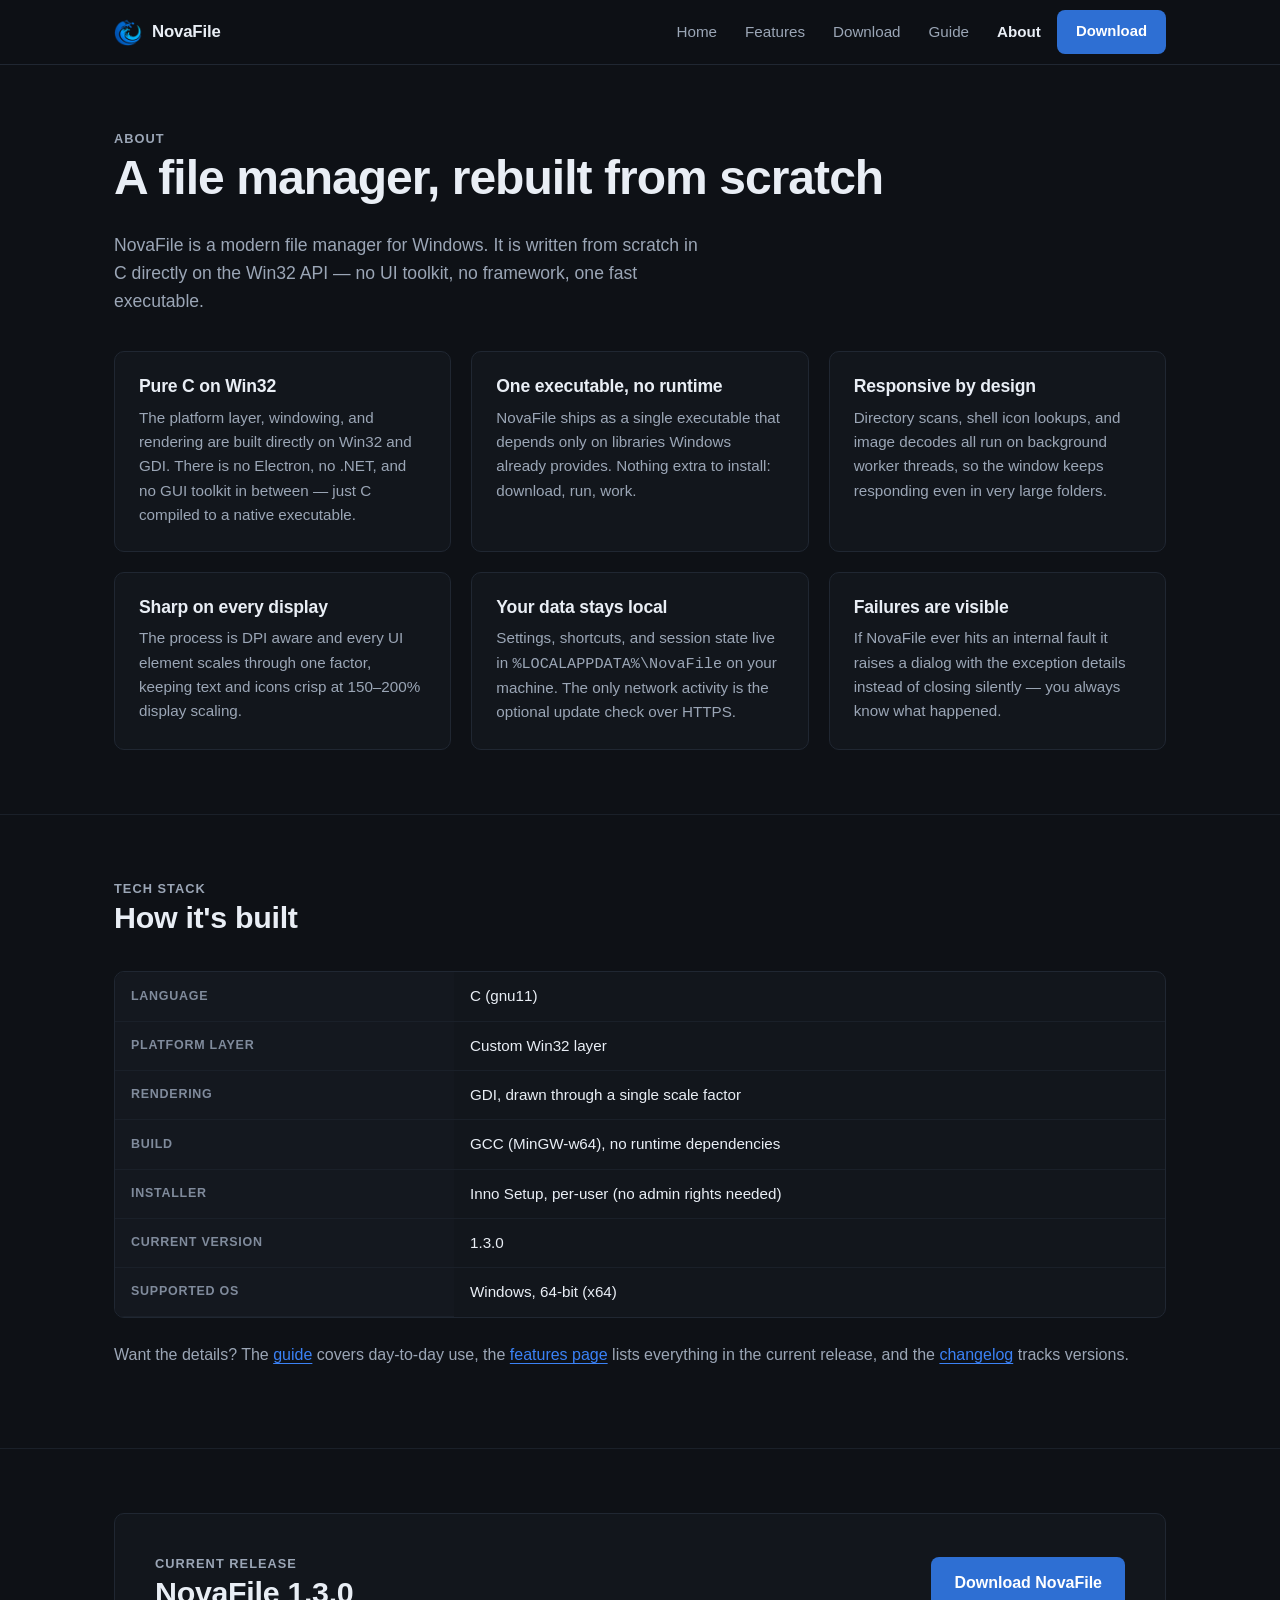
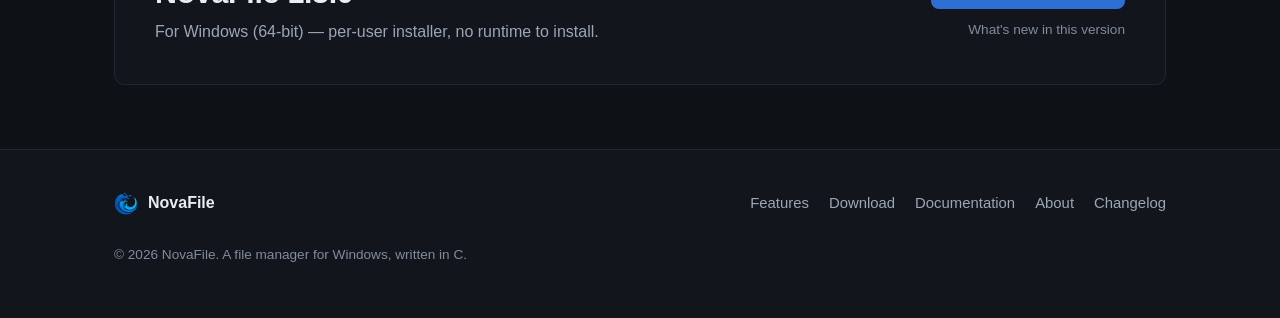
==== about.html @ 1fedcc05 "NovaFile 1.3.0: EXR thumbnails, selection box, tab names Download points at the v1.3.0 GitHub Releas" ====
<!DOCTYPE html>
<html lang="en">
<head>
  <meta charset="utf-8">
  <meta name="viewport" content="width=device-width, initial-scale=1">
  <title>About — NovaFile</title>
  <meta name="description" content="NovaFile is a file manager for Windows, written from scratch in C on the raw Win32 API — one fast executable with no runtime dependencies.">
  <meta property="og:type" content="website">
  <meta property="og:title" content="About NovaFile">
  <meta property="og:description" content="A modern file manager for Windows, written from scratch in C — no UI toolkit, no runtime dependencies.">
  <!-- Replace with an absolute URL once the site has a domain -->
  <meta property="og:image" content="assets/img/icon-256.png">
  <meta name="theme-color" content="#0e1116">
  <link rel="icon" href="assets/img/favicon.ico" sizes="any">
  <link rel="icon" href="assets/img/icon-256.png" type="image/png">
  <link rel="stylesheet" href="assets/css/style.css">
</head>
<body>
  <a class="skip-link" href="#main">Skip to main content</a>

  <header class="site-header">
    <div class="container header-inner">
      <a class="brand" href="index.html">
        <img src="assets/img/logo-64.png" alt="" width="28" height="28">
        NovaFile
      </a>
      <button class="nav-toggle" type="button" data-nav-toggle
              aria-expanded="false" aria-controls="site-nav"
              aria-label="Toggle navigation menu">
        <span></span><span></span><span></span>
      </button>
      <nav aria-label="Main">
        <ul class="nav-links" id="site-nav">
          <li><a href="index.html">Home</a></li>
          <li><a href="features.html">Features</a></li>
          <li><a href="download.html">Download</a></li>
          <li><a href="guide.html">Guide</a></li>
          <li><a href="about.html" aria-current="page">About</a></li>
          <li class="nav-cta"><a class="btn btn-primary" href="download.html" data-download>Download</a></li>
        </ul>
      </nav>
    </div>
  </header>

  <main id="main">
    <section>
      <div class="container">
        <div class="section-head">
          <p class="eyebrow">About</p>
          <h1>A file manager, rebuilt from scratch</h1>
          <p class="lead">
            NovaFile is a modern file manager for Windows. It is written from
            scratch in C directly on the Win32 API — no UI toolkit, no framework,
            one fast executable.
          </p>
        </div>

        <div class="grid">
          <article class="card">
            <h2>Pure C on Win32</h2>
            <p>The platform layer, windowing, and rendering are built directly on Win32 and GDI. There is no Electron, no .NET, and no GUI toolkit in between — just C compiled to a native executable.</p>
          </article>

          <article class="card">
            <h2>One executable, no runtime</h2>
            <p>NovaFile ships as a single executable that depends only on libraries Windows already provides. Nothing extra to install: download, run, work.</p>
          </article>

          <article class="card">
            <h2>Responsive by design</h2>
            <p>Directory scans, shell icon lookups, and image decodes all run on background worker threads, so the window keeps responding even in very large folders.</p>
          </article>

          <article class="card">
            <h2>Sharp on every display</h2>
            <p>The process is DPI aware and every UI element scales through one factor, keeping text and icons crisp at 150–200% display scaling.</p>
          </article>

          <article class="card">
            <h2>Your data stays local</h2>
            <p>Settings, shortcuts, and session state live in <code>%LOCALAPPDATA%\NovaFile</code> on your machine. The only network activity is the optional update check over HTTPS.</p>
          </article>

          <article class="card">
            <h2>Failures are visible</h2>
            <p>If NovaFile ever hits an internal fault it raises a dialog with the exception details instead of closing silently — you always know what happened.</p>
          </article>
        </div>
      </div>
    </section>

    <section aria-labelledby="stack-heading">
      <div class="container">
        <div class="section-head">
          <p class="eyebrow">Tech stack</p>
          <h2 id="stack-heading">How it's built</h2>
        </div>
        <div class="table-wrap">
          <table>
            <tbody>
              <tr><th scope="row">Language</th><td>C (gnu11)</td></tr>
              <tr><th scope="row">Platform layer</th><td>Custom Win32 layer</td></tr>
              <tr><th scope="row">Rendering</th><td>GDI, drawn through a single scale factor</td></tr>
              <tr><th scope="row">Build</th><td>GCC (MinGW-w64), no runtime dependencies</td></tr>
              <tr><th scope="row">Installer</th><td>Inno Setup, per-user (no admin rights needed)</td></tr>
              <tr><th scope="row">Current version</th><td><span data-version>1.3.0</span></td></tr>
              <tr><th scope="row">Supported OS</th><td>Windows, 64-bit (x64)</td></tr>
            </tbody>
          </table>
        </div>
        <p class="muted" style="margin-top:24px">
          Want the details? The <a href="guide.html">guide</a> covers day-to-day use,
          the <a href="features.html">features page</a> lists everything in the current
          release, and the <a href="changelog.html">changelog</a> tracks versions.
        </p>
      </div>
    </section>

    <section aria-labelledby="get-heading">
      <div class="container">
        <div class="callout">
          <div>
            <p class="eyebrow">Current release</p>
            <h2 id="get-heading">NovaFile <span data-version>1.3.0</span></h2>
            <p>For Windows (64-bit) — per-user installer, no runtime to install.</p>
          </div>
          <div class="callout-actions">
            <a class="btn btn-primary" href="download.html" data-download>Download NovaFile</a>
            <a class="callout-meta" href="changelog.html">What's new in this version</a>
          </div>
        </div>
      </div>
    </section>
  </main>

  <footer class="site-footer">
    <div class="container footer-inner">
      <div class="footer-brand">
        <img src="assets/img/logo-64.png" alt="" width="24" height="24">
        NovaFile
      </div>
      <ul class="footer-links">
        <li><a href="features.html">Features</a></li>
        <li><a href="download.html">Download</a></li>
        <li><a href="guide.html">Documentation</a></li>
        <li><a href="about.html">About</a></li>
        <li><a href="changelog.html">Changelog</a></li>
      </ul>
      <p class="footer-copy">&copy; <span data-year>2026</span> NovaFile. A file manager for Windows, written in C.</p>
    </div>
  </footer>

  <script src="assets/js/config.js"></script>
  <script src="assets/js/main.js"></script>
</body>
</html>
---- assets/css/style.css ----
/* ============================================================
   NovaFile website — single stylesheet
   Palette mirrors the NovaFile desktop theme:
   bg #0E1116 · surface #12161C · border #202732 · accent #3B82F6
   ============================================================ */

:root {
  --bg: #0e1116;
  --surface: #12161c;
  --surface-2: #14181f;
  --border: #202732;
  --border-soft: #1a2029;
  --text: #e9eef5;
  --text-2: #9ba6b6;        /* 7.7:1 on --bg */
  --dim: #808b9c;           /* muted labels: 5.2:1+ on all surfaces */
  --accent: #3b82f6;        /* links & focus, 5.1:1 on --bg */
  --accent-btn: #2e6fd3;    /* button fill, white text 4.8:1 */
  --accent-btn-hover: #2559b8;
  --accent-soft: rgba(59, 130, 246, 0.12);
  --radius: 10px;
  --radius-sm: 8px;
  --container: 1100px;
  --font: -apple-system, "Segoe UI", Roboto, Helvetica, Arial, sans-serif;
  --mono: ui-monospace, "Cascadia Mono", Consolas, "Liberation Mono", monospace;
}

/* ---------- Base ---------- */
*, *::before, *::after { box-sizing: border-box; }

html { scroll-behavior: smooth; }

body {
  margin: 0;
  background: var(--bg);
  color: var(--text);
  font-family: var(--font);
  font-size: 16px;
  line-height: 1.6;
  -webkit-font-smoothing: antialiased;
}

img { max-width: 100%; display: block; }

[hidden] { display: none !important; }

.visually-hidden {
  position: absolute;
  width: 1px;
  height: 1px;
  margin: -1px;
  padding: 0;
  overflow: hidden;
  clip: rect(0 0 0 0);
  white-space: nowrap;
  border: 0;
}

a { color: var(--accent); text-decoration: none; }
a:hover { text-decoration: underline; }
/* Inline links inside running text must be distinguishable beyond color */
main p a, main li a { text-decoration: underline; text-underline-offset: 3px; }

h1, h2, h3 { line-height: 1.2; margin: 0 0 0.5em; font-weight: 650; }
h1 { font-size: clamp(2rem, 5vw, 3rem); letter-spacing: -0.02em; }
h2 { font-size: clamp(1.4rem, 3vw, 1.9rem); letter-spacing: -0.01em; }
h3 { font-size: 1.1rem; }
p { margin: 0 0 1em; }

.container {
  max-width: var(--container);
  margin: 0 auto;
  padding: 0 24px;
}

section { padding: 64px 0; }
section + section { border-top: 1px solid var(--border-soft); }

.lead { color: var(--text-2); font-size: 1.1rem; max-width: 62ch; }
.muted { color: var(--text-2); }
.eyebrow {
  color: var(--accent);
  font-size: 0.8rem;
  font-weight: 650;
  text-transform: uppercase;
  letter-spacing: 0.08em;
  margin-bottom: 12px;
}

/* ---------- Accessibility ---------- */
.skip-link {
  position: absolute;
  left: 16px;
  top: -48px;
  z-index: 100;
  background: var(--accent-btn);
  color: #fff;
  padding: 10px 16px;
  border-radius: var(--radius-sm);
  transition: top 0.15s ease;
}
.skip-link:focus { top: 12px; }

:focus-visible {
  outline: 2px solid var(--accent);
  outline-offset: 2px;
  border-radius: 4px;
}

/* ---------- Buttons ---------- */
.btn {
  display: inline-block;
  padding: 12px 22px;
  border-radius: var(--radius-sm);
  font-size: 1rem;
  font-weight: 600;
  border: 1px solid transparent;
  cursor: pointer;
  transition: background-color 0.15s ease, border-color 0.15s ease;
  text-decoration: none;
}
.btn:hover { text-decoration: none; }

.btn-primary {
  background: var(--accent-btn);
  color: #fff;
}
.btn-primary:hover { background: var(--accent-btn-hover); }

.btn-secondary {
  background: transparent;
  color: var(--text);
  border-color: var(--border);
}
.btn-secondary:hover { border-color: var(--dim); background: var(--surface-2); }

.btn-quiet {
  background: transparent;
  color: #60a5fa;
  border-color: var(--accent);
}
.btn-quiet:hover { background: var(--accent-soft); }

/* ---------- Header / navigation ---------- */
.site-header {
  position: sticky;
  top: 0;
  z-index: 50;
  background: rgba(14, 17, 22, 0.92);
  border-bottom: 1px solid var(--border);
  backdrop-filter: blur(6px);
}

.header-inner {
  display: flex;
  align-items: center;
  justify-content: space-between;
  gap: 16px;
  min-height: 64px;
}

.brand {
  display: flex;
  align-items: center;
  gap: 10px;
  color: var(--text);
  font-weight: 700;
  font-size: 1.05rem;
  letter-spacing: -0.01em;
}
.brand:hover { text-decoration: none; }
.brand img { width: 28px; height: 28px; }

.nav-links {
  display: flex;
  align-items: center;
  gap: 4px;
  list-style: none;
  margin: 0;
  padding: 0;
}
.nav-links a {
  display: block;
  padding: 8px 12px;
  color: var(--text-2);
  border-radius: var(--radius-sm);
  font-size: 0.95rem;
}
.nav-links a:hover { color: var(--text); background: var(--surface-2); text-decoration: none; }
.nav-links a[aria-current="page"] { color: var(--text); font-weight: 600; }

/* CTA lives inside the nav list so it collapses into the mobile menu */
.nav-links a.btn { padding: 9px 18px; font-size: 0.93rem; font-weight: 600; }
.nav-links a.btn-primary { background: var(--accent-btn); color: #fff; }
.nav-links a.btn-primary:hover { background: var(--accent-btn-hover); color: #fff; }

.nav-toggle {
  display: none;
  background: var(--surface-2);
  border: 1px solid var(--border);
  border-radius: var(--radius-sm);
  width: 42px;
  height: 38px;
  cursor: pointer;
  padding: 8px 10px;
}
.nav-toggle span {
  display: block;
  height: 2px;
  background: var(--text);
  margin: 4px 0;
  border-radius: 2px;
}

/* ---------- Hero ---------- */
.hero { padding: 80px 0 72px; }
.hero-grid {
  display: grid;
  grid-template-columns: minmax(0, 1fr) minmax(0, 1fr);
  gap: 48px;
  align-items: center;
}
.hero h1 { margin-bottom: 16px; }
.hero .lead { margin-bottom: 28px; }
.hero-actions { display: flex; flex-wrap: wrap; gap: 14px; margin-bottom: 18px; }
.hero-meta {
  color: var(--dim);
  font-size: 0.88rem;
  display: flex;
  flex-wrap: wrap;
  gap: 8px 14px;
  margin: 0;
  padding: 0;
  list-style: none;
}
.hero-meta li + li::before {
  content: "·";
  margin-right: 14px;
  color: var(--dim);
  opacity: 0.5;
}

/* Screenshot: real image when present, marked placeholder otherwise. */
.shot {
  margin: 0;
  border: 1px solid var(--border);
  border-radius: var(--radius);
  background: var(--surface);
  overflow: hidden;
}
.shot img { width: 100%; height: auto; }

.shot-placeholder {
  aspect-ratio: 16 / 10;
  display: flex;
  flex-direction: column;
  align-items: center;
  justify-content: center;
  gap: 10px;
  padding: 32px;
  text-align: center;
  background:
    repeating-linear-gradient(0deg, transparent 0 39px, var(--border-soft) 39px 40px),
    repeating-linear-gradient(90deg, transparent 0 39px, var(--border-soft) 39px 40px),
    var(--surface-2);
}
.shot-placeholder .ph-badge {
  display: inline-block;
  border: 1px dashed var(--dim);
  color: var(--text-2);
  font-size: 0.78rem;
  font-weight: 650;
  text-transform: uppercase;
  letter-spacing: 0.08em;
  padding: 5px 12px;
  border-radius: 999px;
  background: var(--bg);
}
.shot-placeholder p { margin: 0; color: var(--dim); font-size: 0.9rem; max-width: 34ch; }

.shot-caption {
  color: var(--dim);
  font-size: 0.82rem;
  text-align: center;
  margin-top: 10px;
}

/* ---------- Cards / grids ---------- */
.grid {
  display: grid;
  grid-template-columns: repeat(auto-fill, minmax(300px, 1fr));
  gap: 20px;
}

.card {
  background: var(--surface);
  border: 1px solid var(--border);
  border-radius: var(--radius);
  padding: 24px;
  transition: border-color 0.15s ease;
}
.card:hover { border-color: #2c3644; }
.card h2, .card h3 { font-size: 1.1rem; margin-bottom: 8px; }
.card p { color: var(--text-2); font-size: 0.95rem; margin: 0; }
.card .card-tag {
  display: inline-block;
  font-family: var(--mono);
  font-size: 0.75rem;
  color: #60a5fa;            /* lighter tint: passes 4.5:1 on the blended chip bg */
  background: var(--accent-soft);
  border-radius: 5px;
  padding: 2px 8px;
  margin-bottom: 12px;
}

.section-head { margin-bottom: 36px; }
.section-head p { color: var(--text-2); max-width: 60ch; margin-bottom: 0; }

/* ---------- Download callout ---------- */
.callout {
  background: var(--surface);
  border: 1px solid var(--border);
  border-radius: var(--radius);
  padding: 40px;
  display: flex;
  flex-wrap: wrap;
  align-items: center;
  justify-content: space-between;
  gap: 24px;
}
.callout h2 { margin-bottom: 8px; }
.callout p { color: var(--text-2); margin: 0; }
.callout-actions { display: flex; flex-direction: column; gap: 10px; align-items: flex-end; }
.callout-meta { font-size: 0.85rem; color: var(--dim); }

/* ---------- Placeholder notice ---------- */
.notice {
  border: 1px dashed var(--dim);
  background: var(--surface-2);
  border-radius: var(--radius);
  padding: 24px;
  color: var(--text-2);
  font-size: 0.95rem;
}
.notice strong { color: var(--text); display: block; margin-bottom: 6px; }

/* ---------- Tables (shortcuts / specs) ---------- */
.table-wrap {
  border: 1px solid var(--border);
  border-radius: var(--radius);
  overflow-x: auto;
  background: var(--surface);
}
table {
  width: 100%;
  border-collapse: collapse;
  font-size: 0.95rem;
}
th, td {
  text-align: left;
  padding: 12px 16px;
  border-bottom: 1px solid var(--border-soft);
}
th {
  color: var(--dim);
  font-size: 0.78rem;
  text-transform: uppercase;
  letter-spacing: 0.06em;
  font-weight: 650;
  background: var(--surface-2);
}
tr:last-child td { border-bottom: none; }
td:first-child { white-space: nowrap; }

kbd {
  font-family: var(--mono);
  font-size: 0.85em;
  background: var(--surface-2);
  border: 1px solid var(--border);
  border-bottom-width: 2px;
  border-radius: 5px;
  padding: 2px 7px;
  color: var(--text);
  white-space: nowrap;
}

/* ---------- Prose (guide / about / changelog) ---------- */
.prose { max-width: 72ch; }
.prose h2 { margin-top: 8px; }
.prose h3 { margin-top: 28px; }
.prose ul, .prose ol { color: var(--text-2); padding-left: 1.3em; }
.prose li { margin-bottom: 6px; }
.prose li strong { color: var(--text); }
.code-block {
  background: var(--surface-2);
  border: 1px solid var(--border);
  border-radius: var(--radius-sm);
  padding: 14px 16px;
  font-family: var(--mono);
  font-size: 0.88rem;
  color: var(--text-2);
  overflow-x: auto;
}

/* Steps */
.steps { counter-reset: step; list-style: none; padding: 0; margin: 0; display: grid; gap: 16px; }
.steps li {
  counter-increment: step;
  background: var(--surface);
  border: 1px solid var(--border);
  border-radius: var(--radius);
  padding: 18px 20px 18px 58px;
  position: relative;
  color: var(--text-2);
}
.steps li::before {
  content: counter(step);
  position: absolute;
  left: 18px;
  top: 18px;
  width: 26px;
  height: 26px;
  border-radius: 50%;
  background: var(--accent-soft);
  color: #60a5fa;
  font-weight: 700;
  font-size: 0.85rem;
  display: flex;
  align-items: center;
  justify-content: center;
}
.steps li strong { color: var(--text); display: block; margin-bottom: 2px; }

/* Version badge block (download page) */
.release-card {
  background: var(--surface);
  border: 1px solid var(--border);
  border-radius: var(--radius);
  padding: 32px;
  display: flex;
  flex-wrap: wrap;
  align-items: center;
  justify-content: space-between;
  gap: 24px;
}
.release-card .release-version {
  font-size: 2rem;
  font-weight: 700;
  letter-spacing: -0.02em;
}
.release-card .release-meta { color: var(--text-2); font-size: 0.95rem; margin-top: 4px; }
.release-actions { display: flex; flex-direction: column; gap: 10px; align-items: flex-end; }

/* ---------- Footer ---------- */
.site-footer {
  border-top: 1px solid var(--border);
  background: var(--surface);
  padding: 40px 0;
  margin-top: 0;
}
.footer-inner {
  display: flex;
  flex-wrap: wrap;
  align-items: center;
  justify-content: space-between;
  gap: 20px;
}
.footer-brand { display: flex; align-items: center; gap: 10px; color: var(--text); font-weight: 650; }
.footer-brand img { width: 24px; height: 24px; }
.footer-links {
  display: flex;
  flex-wrap: wrap;
  gap: 6px 20px;
  list-style: none;
  margin: 0;
  padding: 0;
}
.footer-links a { color: var(--text-2); font-size: 0.93rem; }
.footer-links a:hover { color: var(--text); }
.footer-copy { color: var(--dim); font-size: 0.85rem; width: 100%; margin-top: 8px; }

/* ---------- Responsive ---------- */
@media (max-width: 860px) {
  .nav-toggle { display: block; }

  .nav-links {
    position: absolute;
    left: 0;
    right: 0;
    top: 64px;
    flex-direction: column;
    align-items: stretch;
    background: var(--bg);
    border-bottom: 1px solid var(--border);
    padding: 12px 16px 16px;
    gap: 4px;
    display: none;
  }
  .nav-links.is-open { display: flex; }
  .nav-links a { padding: 12px; }
  .nav-links .nav-cta { margin-top: 8px; }
  .nav-links a.btn { padding: 11px 18px; }

  .hero { padding: 48px 0; }
  .hero-grid { grid-template-columns: 1fr; gap: 32px; }

  section { padding: 48px 0; }

  .callout, .release-card { padding: 28px; }
  .callout-actions, .release-actions { align-items: stretch; width: 100%; }
  .callout-actions .btn, .release-actions .btn { text-align: center; }
}

@media (max-width: 480px) {
  .container { padding: 0 16px; }
  .hero-actions .btn { width: 100%; text-align: center; }
}

@media (prefers-reduced-motion: reduce) {
  html { scroll-behavior: auto; }
  *, *::before, *::after { transition: none !important; }
}
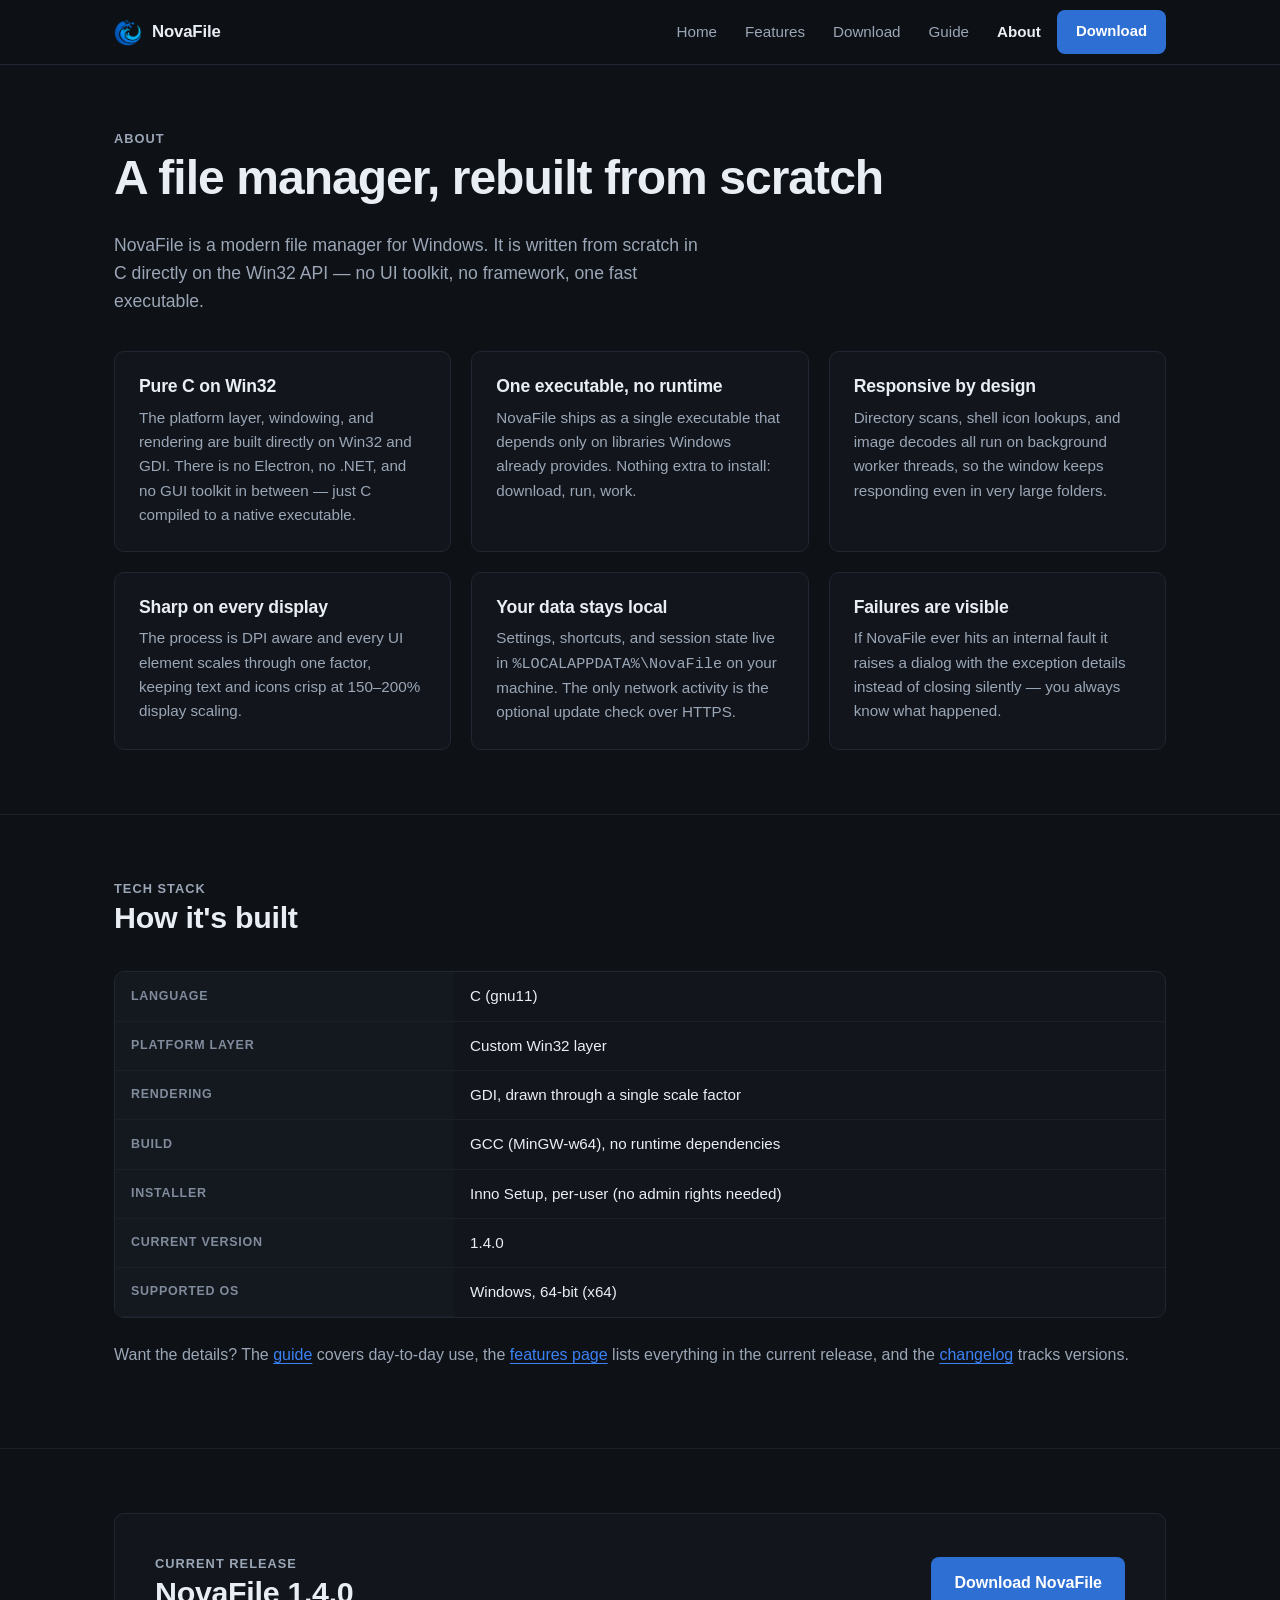
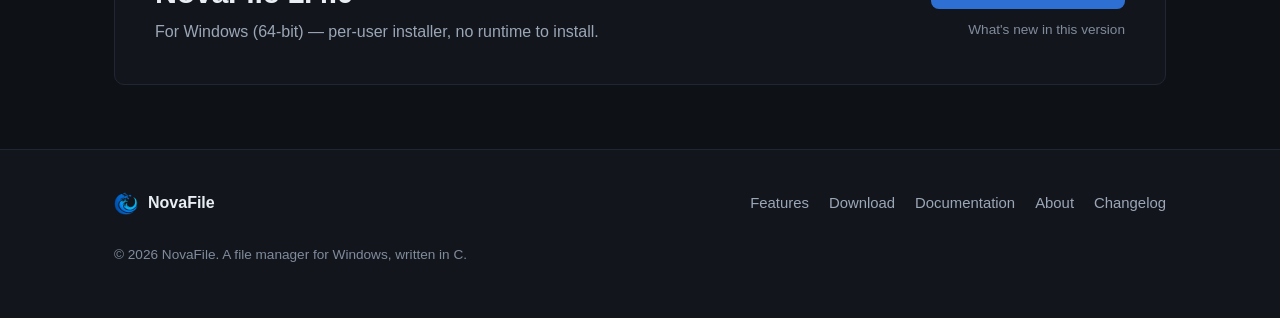
==== commit d4737482: "NovaFile 1.4.0: ProRes/video thumbnails, faster EXR, Ctrl+Shift+N Download points at the v1.4.0 GitH" ====
--- a/about.html
+++ b/about.html
@@ -103,7 +103,7 @@
               <tr><th scope="row">Rendering</th><td>GDI, drawn through a single scale factor</td></tr>
               <tr><th scope="row">Build</th><td>GCC (MinGW-w64), no runtime dependencies</td></tr>
               <tr><th scope="row">Installer</th><td>Inno Setup, per-user (no admin rights needed)</td></tr>
-              <tr><th scope="row">Current version</th><td><span data-version>1.3.0</span></td></tr>
+              <tr><th scope="row">Current version</th><td><span data-version>1.4.0</span></td></tr>
               <tr><th scope="row">Supported OS</th><td>Windows, 64-bit (x64)</td></tr>
             </tbody>
           </table>
@@ -121,7 +121,7 @@
         <div class="callout">
           <div>
             <p class="eyebrow">Current release</p>
-            <h2 id="get-heading">NovaFile <span data-version>1.3.0</span></h2>
+            <h2 id="get-heading">NovaFile <span data-version>1.4.0</span></h2>
             <p>For Windows (64-bit) — per-user installer, no runtime to install.</p>
           </div>
           <div class="callout-actions">
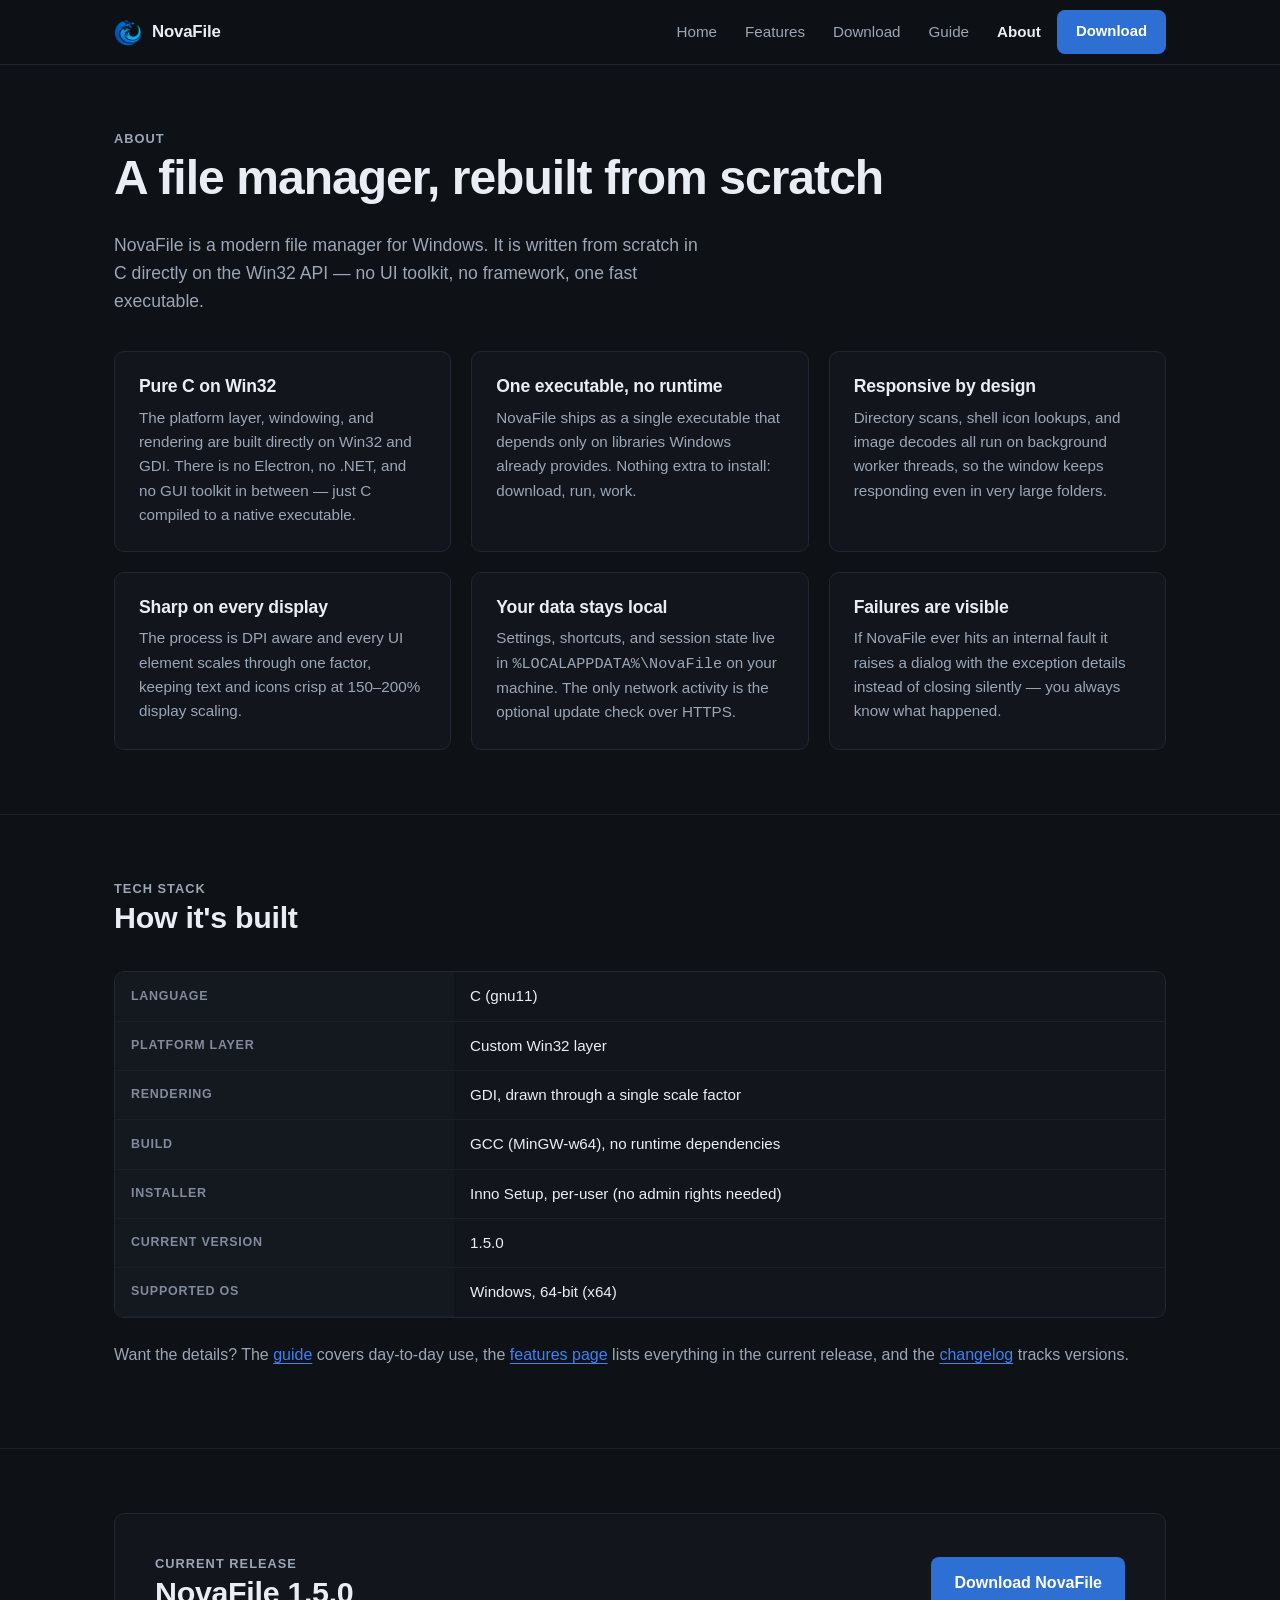
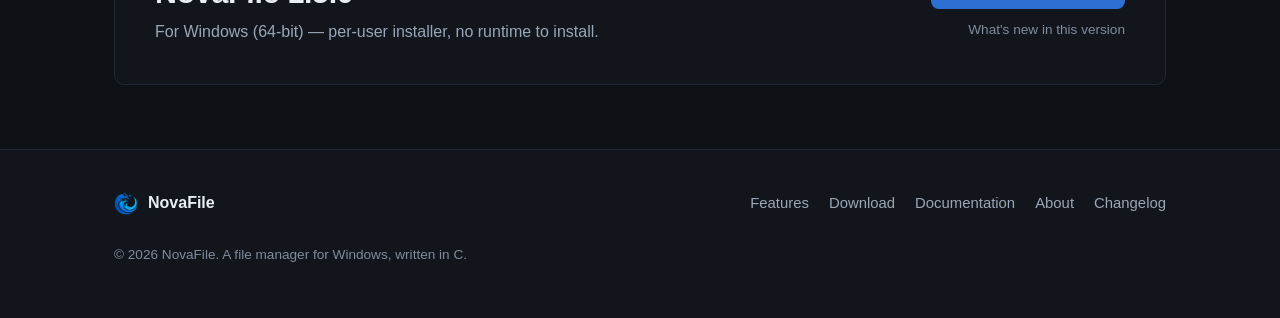
==== commit 11240a46: "NovaFile 1.5.0: Alt + mouse Up one folder, red pane close, fixes Download points at the v1.5.0 GitHu" ====
--- a/about.html
+++ b/about.html
@@ -103,7 +103,7 @@
               <tr><th scope="row">Rendering</th><td>GDI, drawn through a single scale factor</td></tr>
               <tr><th scope="row">Build</th><td>GCC (MinGW-w64), no runtime dependencies</td></tr>
               <tr><th scope="row">Installer</th><td>Inno Setup, per-user (no admin rights needed)</td></tr>
-              <tr><th scope="row">Current version</th><td><span data-version>1.4.0</span></td></tr>
+              <tr><th scope="row">Current version</th><td><span data-version>1.5.0</span></td></tr>
               <tr><th scope="row">Supported OS</th><td>Windows, 64-bit (x64)</td></tr>
             </tbody>
           </table>
@@ -121,7 +121,7 @@
         <div class="callout">
           <div>
             <p class="eyebrow">Current release</p>
-            <h2 id="get-heading">NovaFile <span data-version>1.4.0</span></h2>
+            <h2 id="get-heading">NovaFile <span data-version>1.5.0</span></h2>
             <p>For Windows (64-bit) — per-user installer, no runtime to install.</p>
           </div>
           <div class="callout-actions">
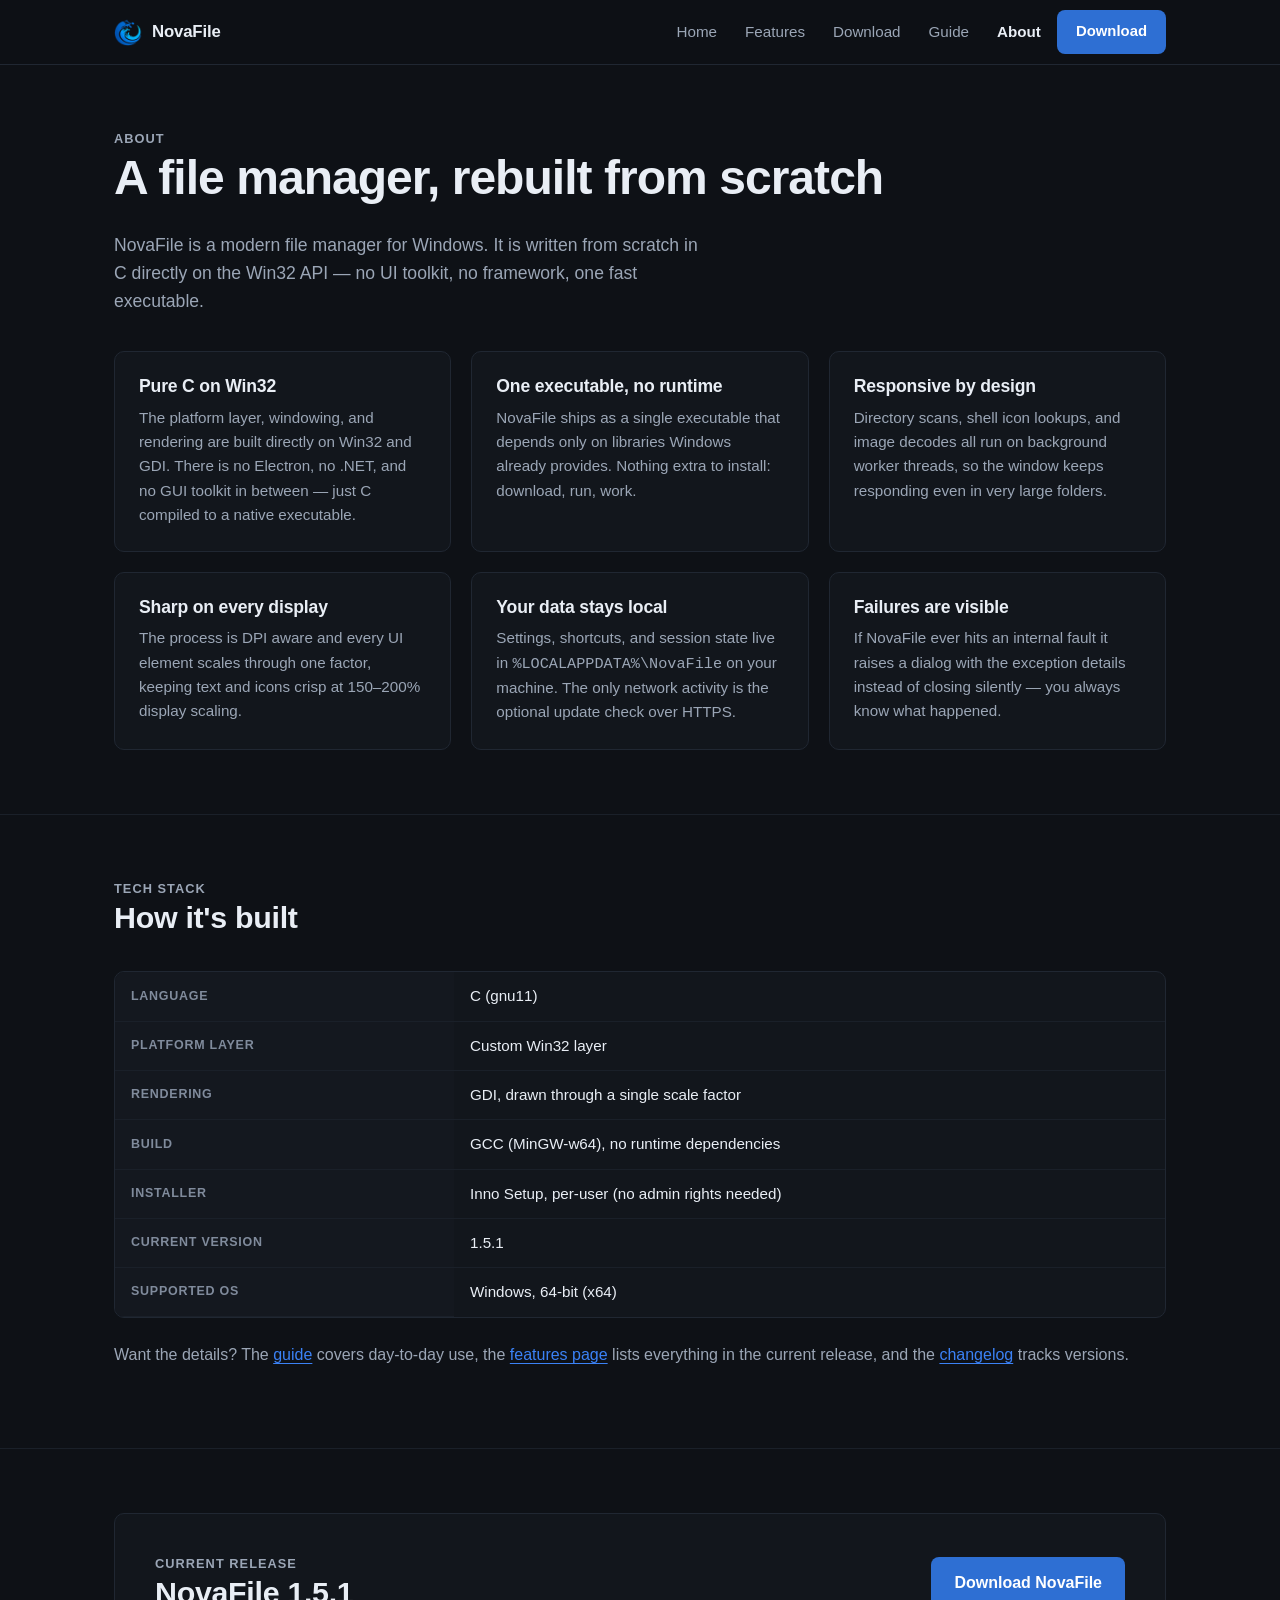
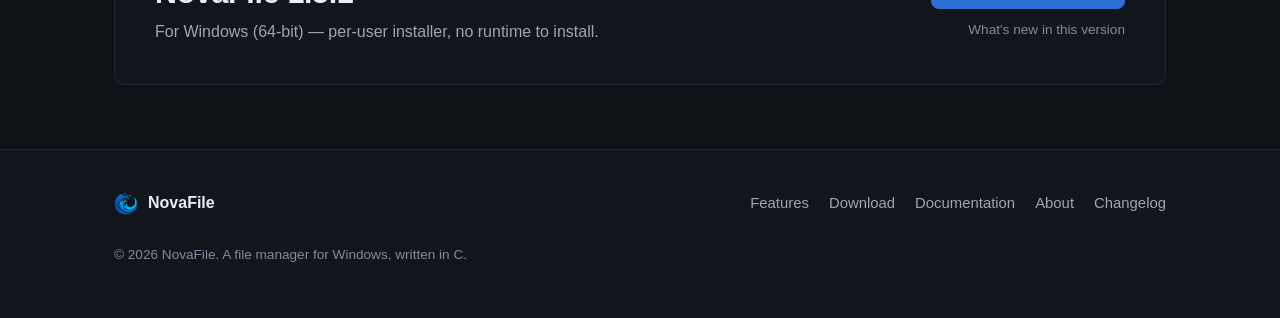
==== commit f9a8e43b: "NovaFile 1.5.1 Co-Authored-By: Claude Opus 5.5 <noreply@anthropic.com>" ====
--- a/about.html
+++ b/about.html
@@ -103,7 +103,7 @@
               <tr><th scope="row">Rendering</th><td>GDI, drawn through a single scale factor</td></tr>
               <tr><th scope="row">Build</th><td>GCC (MinGW-w64), no runtime dependencies</td></tr>
               <tr><th scope="row">Installer</th><td>Inno Setup, per-user (no admin rights needed)</td></tr>
-              <tr><th scope="row">Current version</th><td><span data-version>1.5.0</span></td></tr>
+              <tr><th scope="row">Current version</th><td><span data-version>1.5.1</span></td></tr>
               <tr><th scope="row">Supported OS</th><td>Windows, 64-bit (x64)</td></tr>
             </tbody>
           </table>
@@ -121,7 +121,7 @@
         <div class="callout">
           <div>
             <p class="eyebrow">Current release</p>
-            <h2 id="get-heading">NovaFile <span data-version>1.5.0</span></h2>
+            <h2 id="get-heading">NovaFile <span data-version>1.5.1</span></h2>
             <p>For Windows (64-bit) — per-user installer, no runtime to install.</p>
           </div>
           <div class="callout-actions">
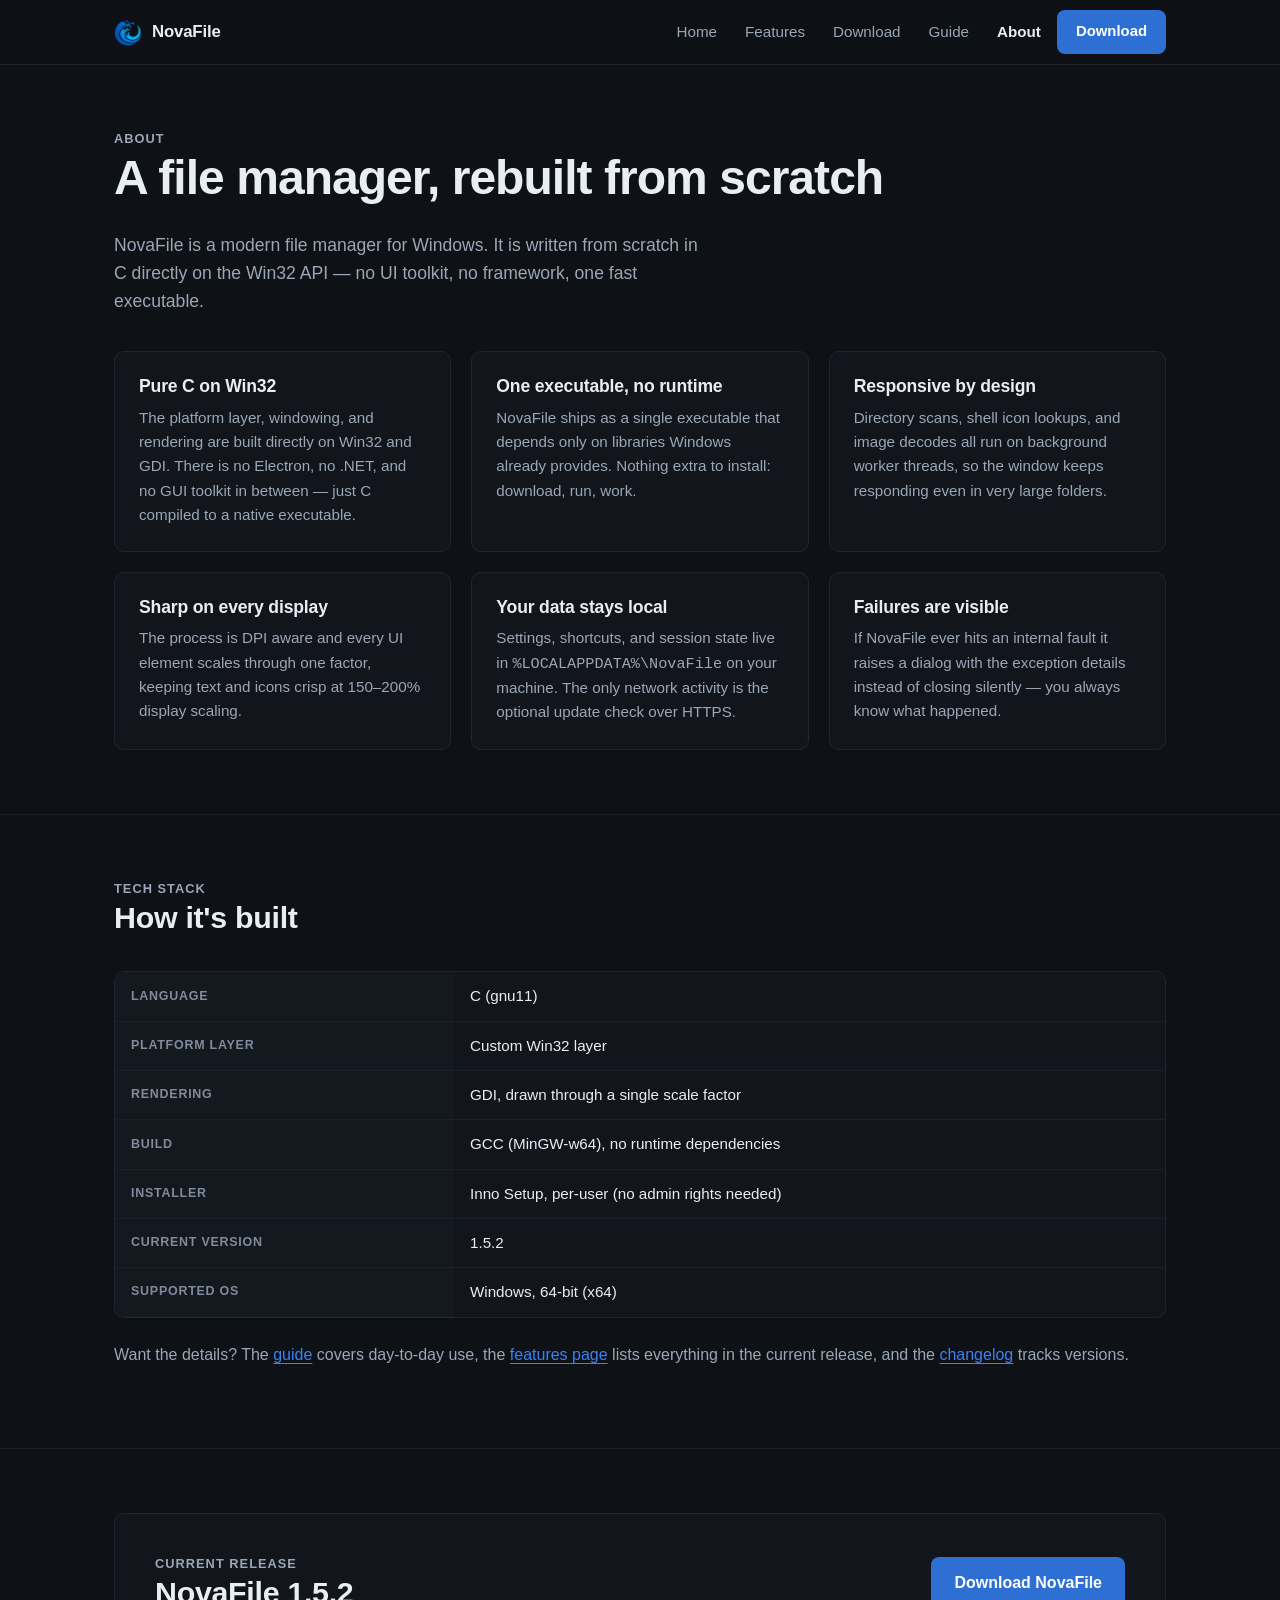
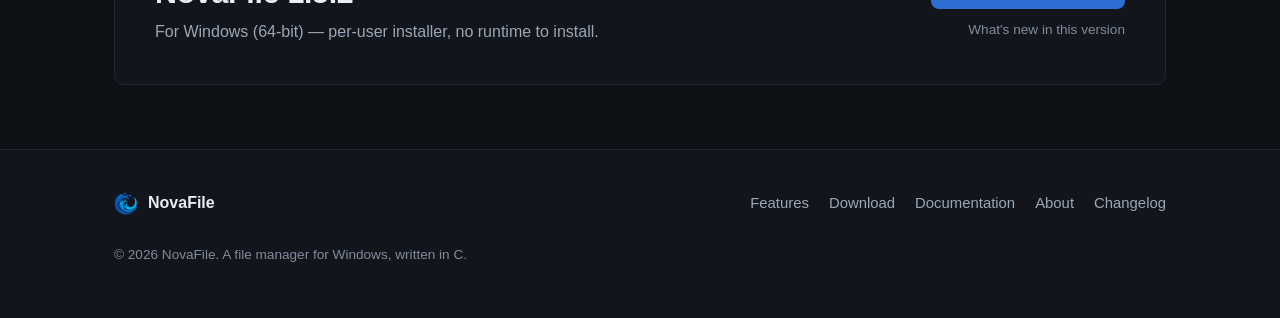
==== commit 6467689b: "NovaFile 1.5.2 Co-Authored-By: Claude Opus 5.5 <noreply@anthropic.com>" ====
--- a/about.html
+++ b/about.html
@@ -103,7 +103,7 @@
               <tr><th scope="row">Rendering</th><td>GDI, drawn through a single scale factor</td></tr>
               <tr><th scope="row">Build</th><td>GCC (MinGW-w64), no runtime dependencies</td></tr>
               <tr><th scope="row">Installer</th><td>Inno Setup, per-user (no admin rights needed)</td></tr>
-              <tr><th scope="row">Current version</th><td><span data-version>1.5.1</span></td></tr>
+              <tr><th scope="row">Current version</th><td><span data-version>1.5.2</span></td></tr>
               <tr><th scope="row">Supported OS</th><td>Windows, 64-bit (x64)</td></tr>
             </tbody>
           </table>
@@ -121,7 +121,7 @@
         <div class="callout">
           <div>
             <p class="eyebrow">Current release</p>
-            <h2 id="get-heading">NovaFile <span data-version>1.5.1</span></h2>
+            <h2 id="get-heading">NovaFile <span data-version>1.5.2</span></h2>
             <p>For Windows (64-bit) — per-user installer, no runtime to install.</p>
           </div>
           <div class="callout-actions">
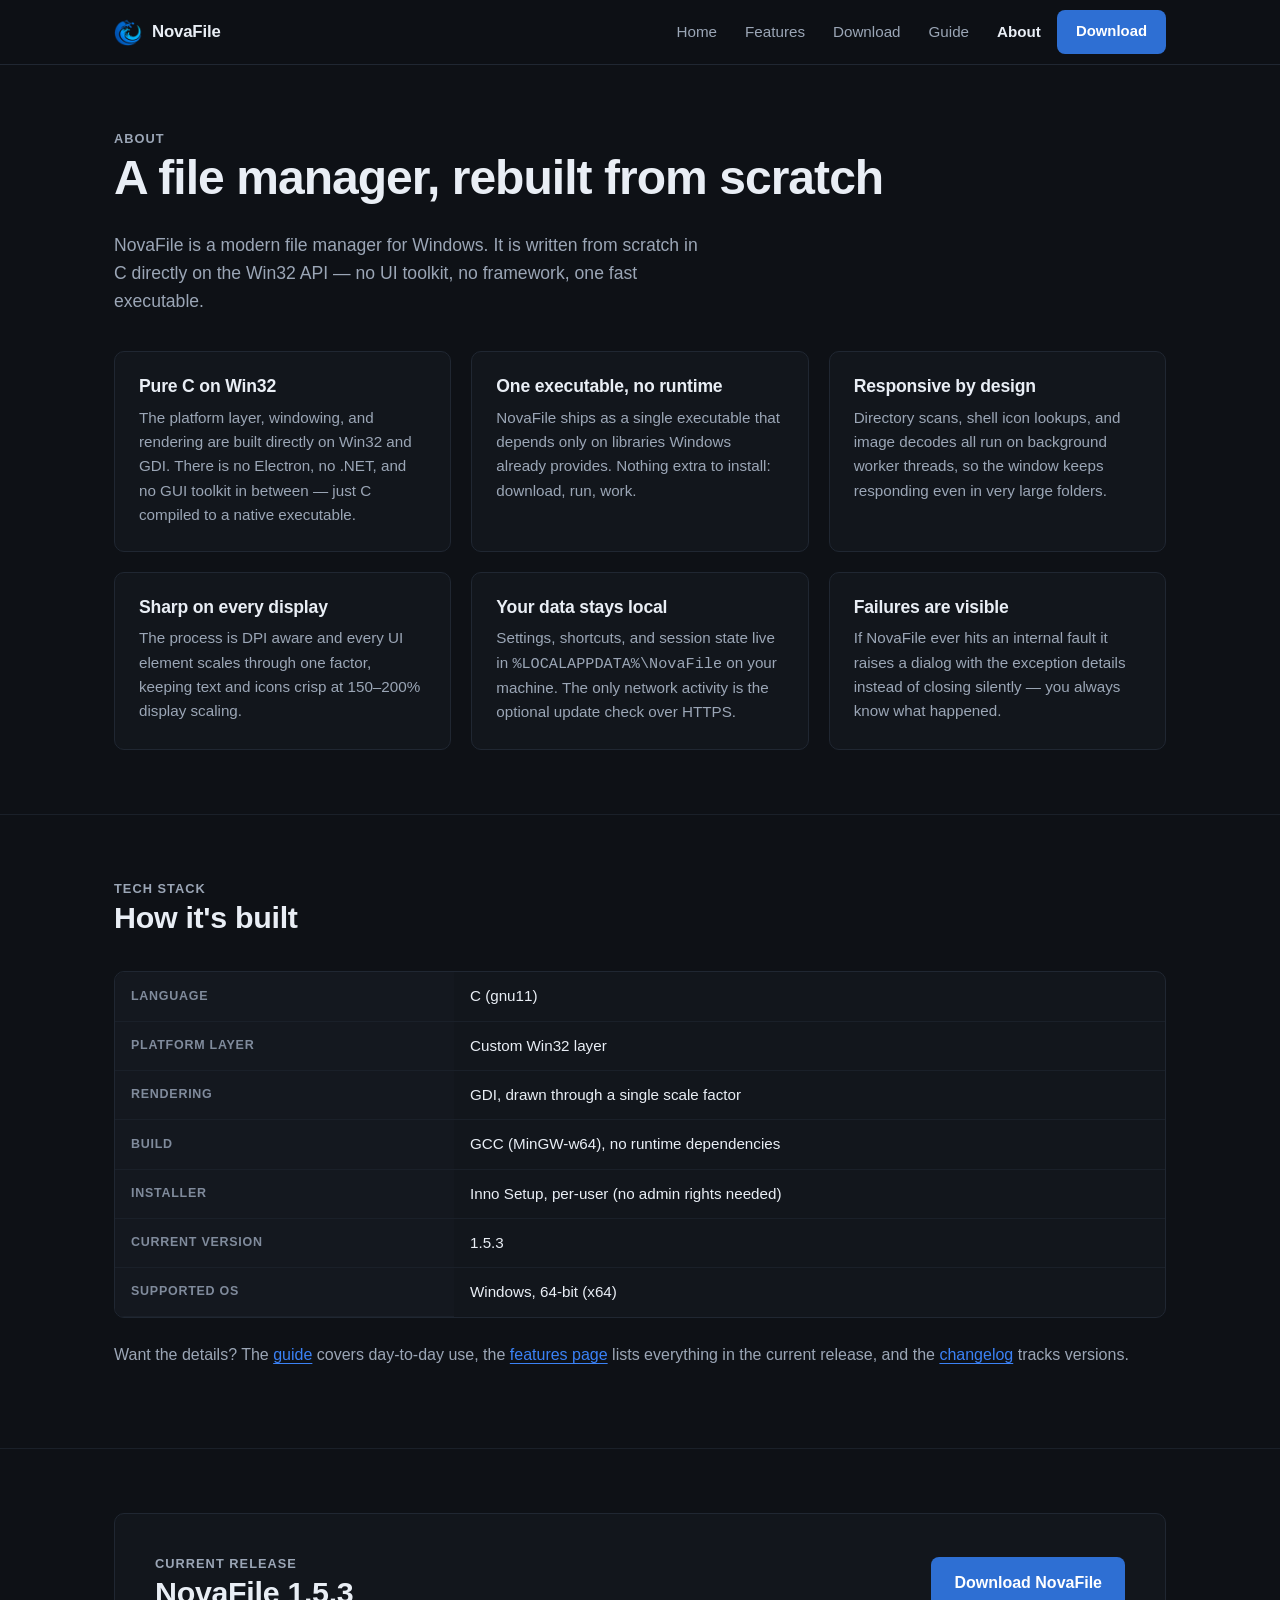
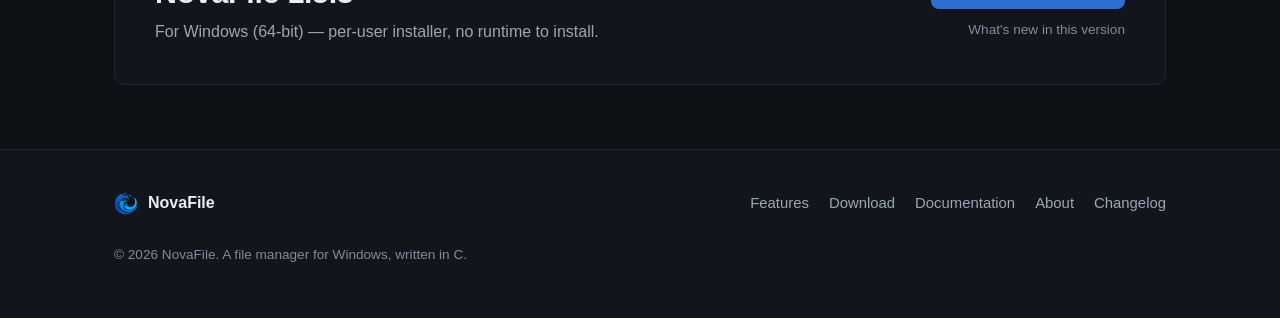
==== commit f69e7fb6: "NovaFile 1.5.3 Co-Authored-By: Claude Opus 5.5 <noreply@anthropic.com>" ====
--- a/about.html
+++ b/about.html
@@ -103,7 +103,7 @@
               <tr><th scope="row">Rendering</th><td>GDI, drawn through a single scale factor</td></tr>
               <tr><th scope="row">Build</th><td>GCC (MinGW-w64), no runtime dependencies</td></tr>
               <tr><th scope="row">Installer</th><td>Inno Setup, per-user (no admin rights needed)</td></tr>
-              <tr><th scope="row">Current version</th><td><span data-version>1.5.2</span></td></tr>
+              <tr><th scope="row">Current version</th><td><span data-version>1.5.3</span></td></tr>
               <tr><th scope="row">Supported OS</th><td>Windows, 64-bit (x64)</td></tr>
             </tbody>
           </table>
@@ -121,7 +121,7 @@
         <div class="callout">
           <div>
             <p class="eyebrow">Current release</p>
-            <h2 id="get-heading">NovaFile <span data-version>1.5.2</span></h2>
+            <h2 id="get-heading">NovaFile <span data-version>1.5.3</span></h2>
             <p>For Windows (64-bit) — per-user installer, no runtime to install.</p>
           </div>
           <div class="callout-actions">
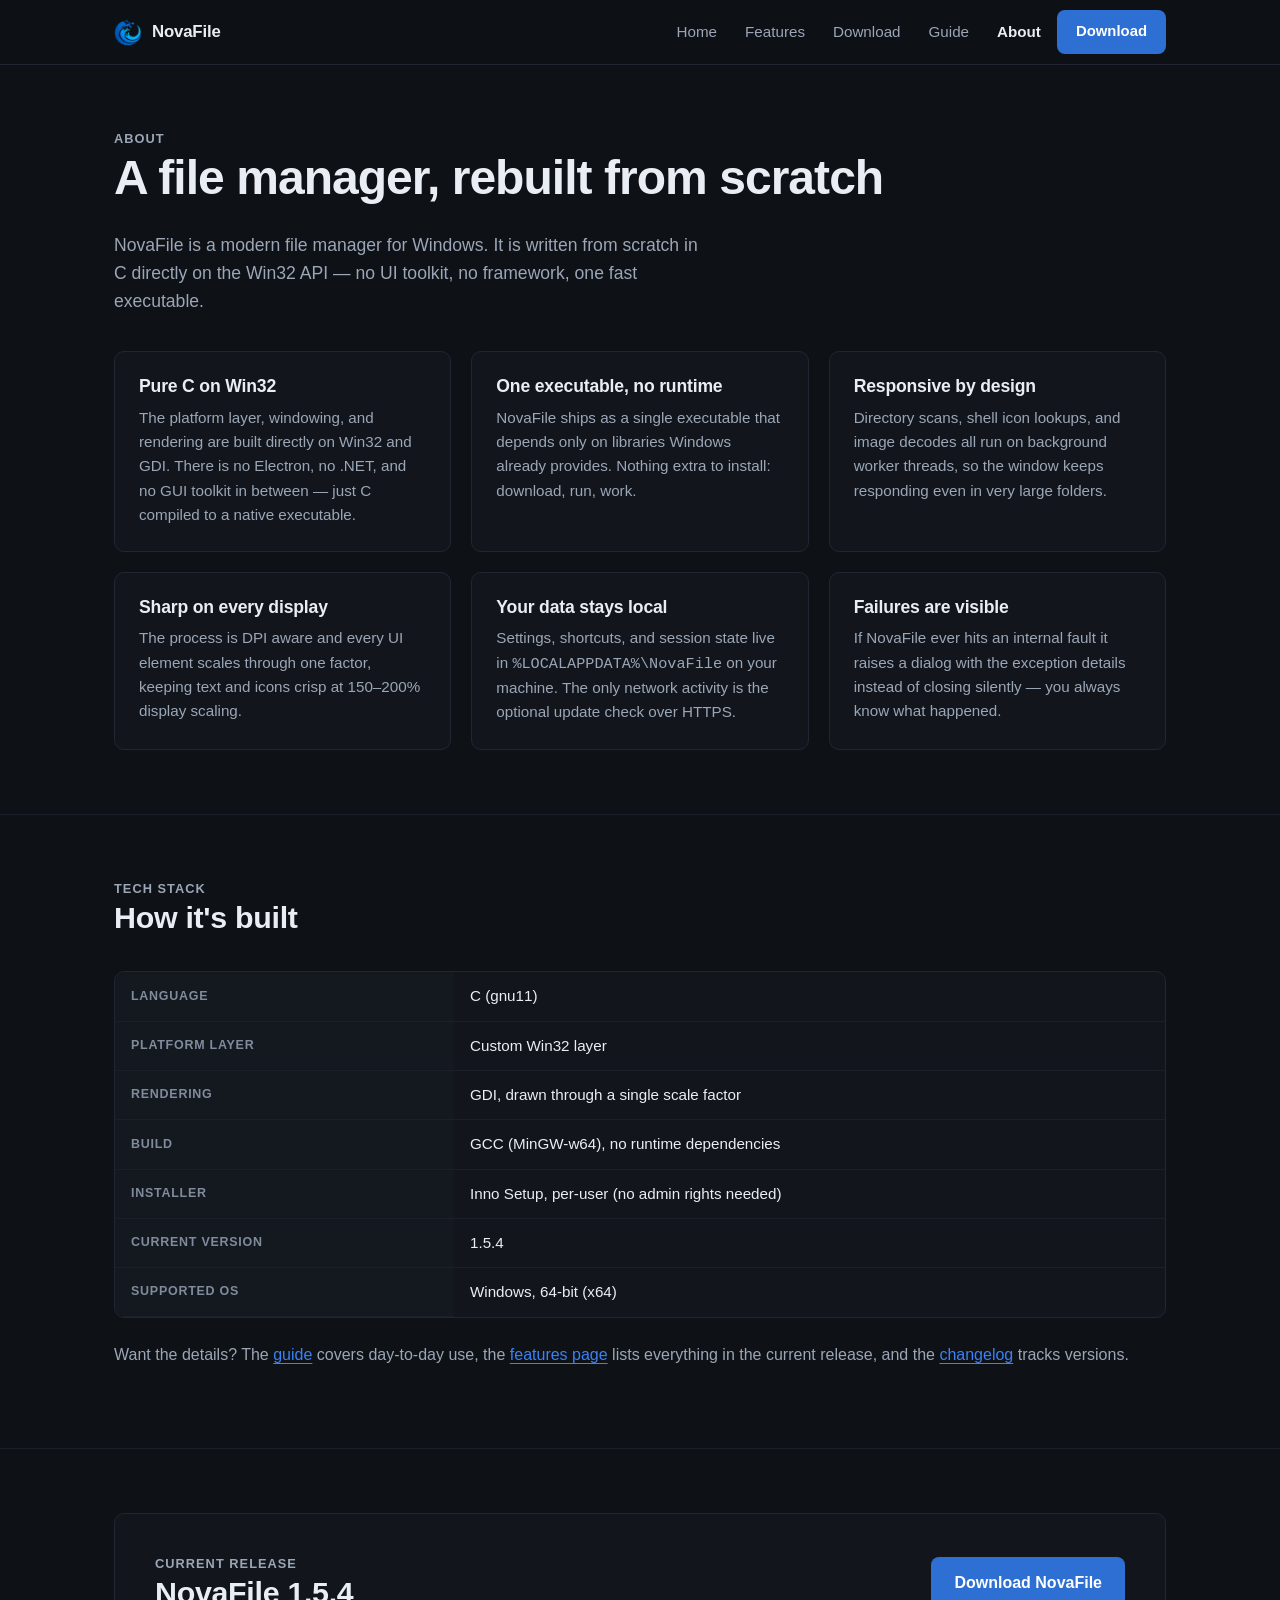
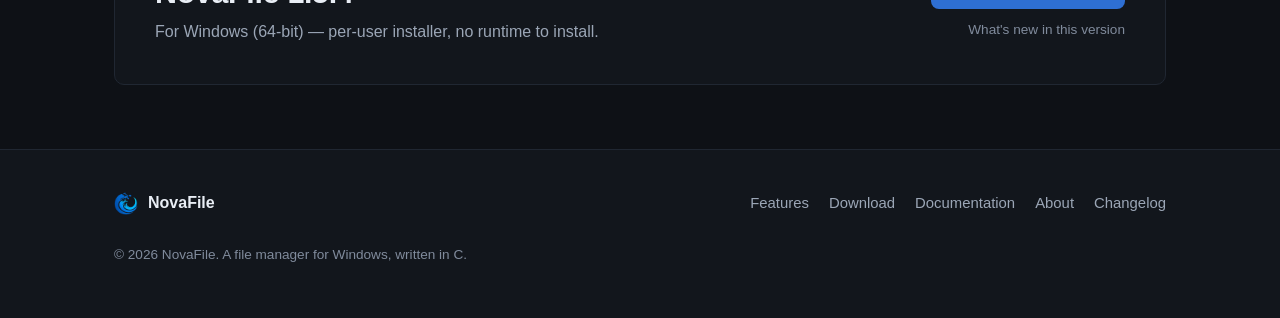
==== commit 7504eb30: "NovaFile 1.5.4 Co-Authored-By: Claude Opus 5.5 <noreply@anthropic.com>" ====
--- a/about.html
+++ b/about.html
@@ -103,7 +103,7 @@
               <tr><th scope="row">Rendering</th><td>GDI, drawn through a single scale factor</td></tr>
               <tr><th scope="row">Build</th><td>GCC (MinGW-w64), no runtime dependencies</td></tr>
               <tr><th scope="row">Installer</th><td>Inno Setup, per-user (no admin rights needed)</td></tr>
-              <tr><th scope="row">Current version</th><td><span data-version>1.5.3</span></td></tr>
+              <tr><th scope="row">Current version</th><td><span data-version>1.5.4</span></td></tr>
               <tr><th scope="row">Supported OS</th><td>Windows, 64-bit (x64)</td></tr>
             </tbody>
           </table>
@@ -121,7 +121,7 @@
         <div class="callout">
           <div>
             <p class="eyebrow">Current release</p>
-            <h2 id="get-heading">NovaFile <span data-version>1.5.3</span></h2>
+            <h2 id="get-heading">NovaFile <span data-version>1.5.4</span></h2>
             <p>For Windows (64-bit) — per-user installer, no runtime to install.</p>
           </div>
           <div class="callout-actions">
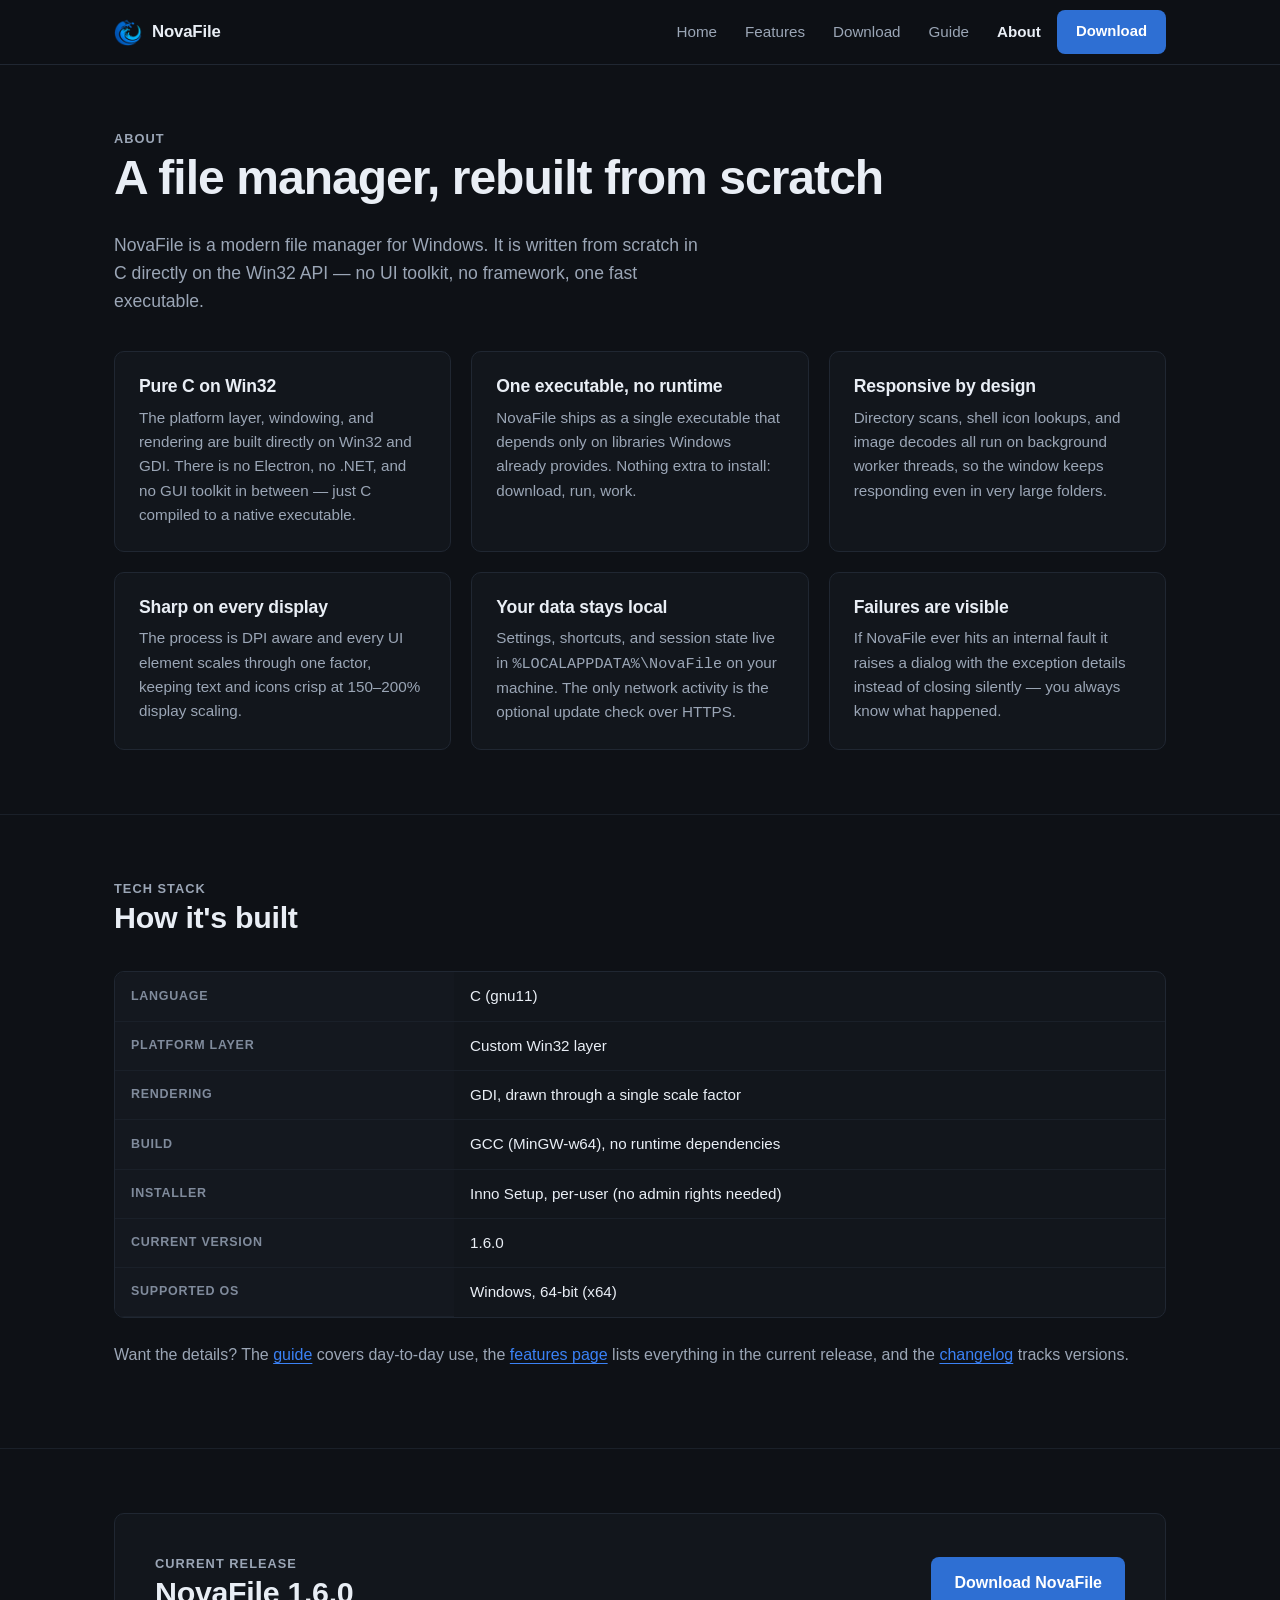
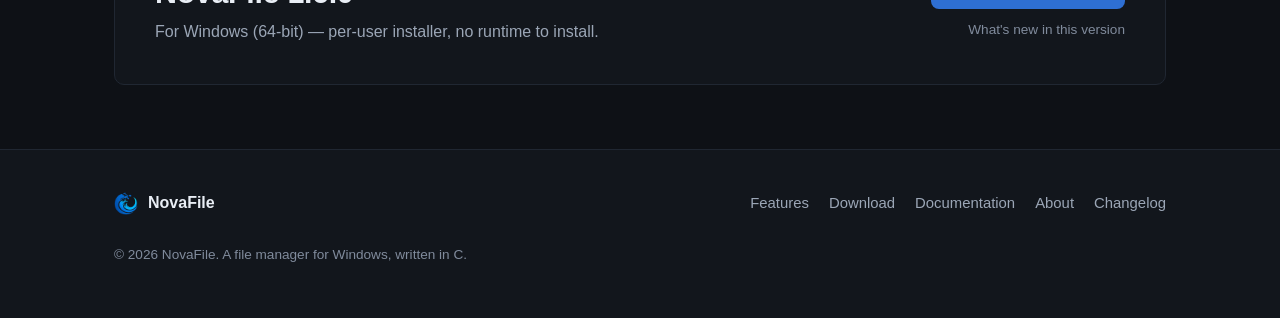
==== commit de1a5124: "NovaFile 1.6.0 Co-Authored-By: Claude Opus 5.5 <noreply@anthropic.com>" ====
--- a/about.html
+++ b/about.html
@@ -103,7 +103,7 @@
               <tr><th scope="row">Rendering</th><td>GDI, drawn through a single scale factor</td></tr>
               <tr><th scope="row">Build</th><td>GCC (MinGW-w64), no runtime dependencies</td></tr>
               <tr><th scope="row">Installer</th><td>Inno Setup, per-user (no admin rights needed)</td></tr>
-              <tr><th scope="row">Current version</th><td><span data-version>1.5.4</span></td></tr>
+              <tr><th scope="row">Current version</th><td><span data-version>1.6.0</span></td></tr>
               <tr><th scope="row">Supported OS</th><td>Windows, 64-bit (x64)</td></tr>
             </tbody>
           </table>
@@ -121,7 +121,7 @@
         <div class="callout">
           <div>
             <p class="eyebrow">Current release</p>
-            <h2 id="get-heading">NovaFile <span data-version>1.5.4</span></h2>
+            <h2 id="get-heading">NovaFile <span data-version>1.6.0</span></h2>
             <p>For Windows (64-bit) — per-user installer, no runtime to install.</p>
           </div>
           <div class="callout-actions">
